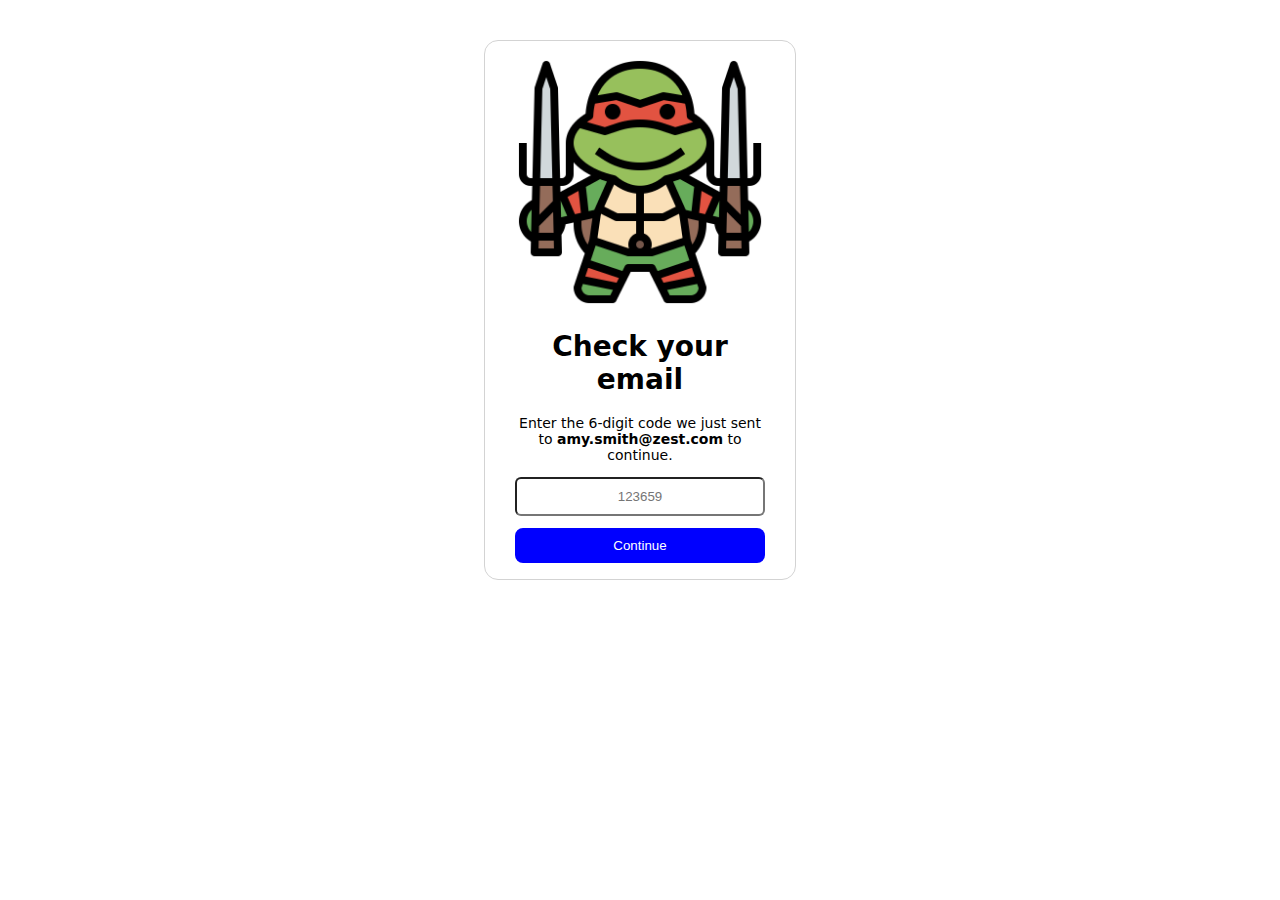
==== card1.html @ 88f617c8 "card1 complete" ====
<!DOCTYPE html>
<html lang="en">
<head>
    <meta charset="UTF-8">
    <meta name="viewport" content="width=device-width, initial-scale=1.0">
    <title>Document</title>
    <link rel="stylesheet" href="style.css">
</head>
<body>
    <div class="card">
        <img src="logo.png" class="logo-img" alt="">
        <div class="content">
            <h1>Check your email</h1>
            <p>Enter the 6-digit code we just sent to <strong>amy.smith@zest.com</strong> to continue.</p>
            <input type="text" class="input" placeholder="123659">
            <button class="continue">
                Continue
            </button>
        </div>
    </div>
</body>
</html>
---- style.css ----
.card{
    width: 250px;
    padding: 16px 30px;
    margin: 40px auto;
    border: 1px solid lightgray;
    border-radius: 14px;
    background-color:rgb(255, 255, 255);
}

.logo-img{
    width: 100%;
}

.content {
    text-align: center;
    font-size: 14px;
    font-family: system-ui, -apple-system, BlinkMacSystemFont, 'Segoe UI', Roboto, Oxygen, Ubuntu, Cantarell, 'Open Sans', 'Helvetica Neue', sans-serif;
}
.input {
    width: 100%;
    padding: 10px 20px;
    box-sizing: border-box;
    border-radius: 6px;
    margin-bottom: 12px;
    text-align: center;
}

.continue{
    width: 100%;
    padding: 10px 20px;
    box-sizing: border-box;
    border-radius: 8px;
    border: none;
    background-color: blue;
    color: white;
}
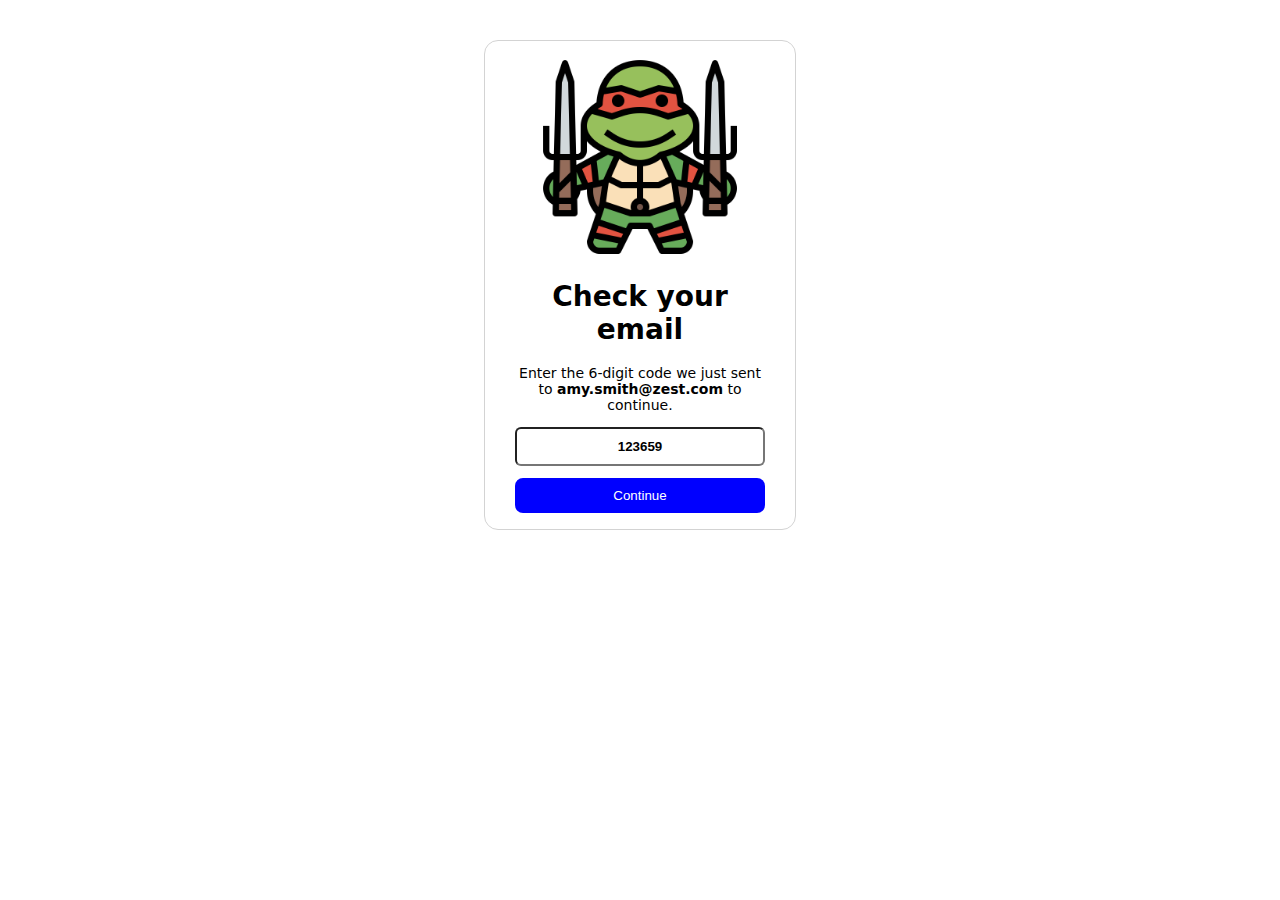
==== commit 0d600e88: "card2 complete" ====
--- a/card1.html
+++ b/card1.html
@@ -12,7 +12,7 @@
         <div class="content">
             <h1>Check your email</h1>
             <p>Enter the 6-digit code we just sent to <strong>amy.smith@zest.com</strong> to continue.</p>
-            <input type="text" class="input" placeholder="123659">
+            <input type="text" class="input" value="123659">
             <button class="continue">
                 Continue
             </button>
--- a/style.css
+++ b/style.css
@@ -6,10 +6,11 @@
     border: 1px solid lightgray;
     border-radius: 14px;
     background-color:rgb(255, 255, 255);
+    text-align: center;
 }
 
 .logo-img{
-    width: 100%;
+    width: 80%;
 }
 
 .content {
@@ -24,6 +25,7 @@
     border-radius: 6px;
     margin-bottom: 12px;
     text-align: center;
+    font-weight: 700;
 }
 
 .continue{
@@ -35,3 +37,63 @@
     background-color: blue;
     color: white;
 }
+
+.information{
+    width: 270px;
+    padding: 16px 30px;
+    margin: 40px auto;
+    border: 1px solid lightgray;
+    border-radius: 14px;
+    background-color:rgb(255, 255, 255);
+    text-align: center;
+    font-family: system-ui, -apple-system, BlinkMacSystemFont, 'Segoe UI', Roboto, Oxygen, Ubuntu, Cantarell, 'Open Sans', 'Helvetica Neue', sans-serif;
+
+}
+
+.company-img {
+    width: 15%;
+}
+
+.heading{
+    margin: 0;
+}
+
+.about {
+    font-size: 14px;
+    margin-top: 5px;
+}
+
+
+.form {
+    text-align: left;
+    font-size: 13px;
+}
+
+.title {
+    width: 100%;
+    margin-top: 8px;
+    padding: 10px 20px;
+    box-sizing: border-box;
+    border-radius: 6px;
+    border: 1px solid blueviolet;
+}
+
+select {
+    width: 100%;
+    margin-top: 8px;
+    padding: 10px 20px;
+    box-sizing: border-box;
+    border-radius: 6px;
+    font-weight: 700;
+}
+
+.submit{
+    width: 100%;
+    padding: 10px 20px;
+    box-sizing: border-box;
+    border-radius: 8px;
+    border: none;
+    background-color: #72a2c2;
+    color: white;
+}
+
